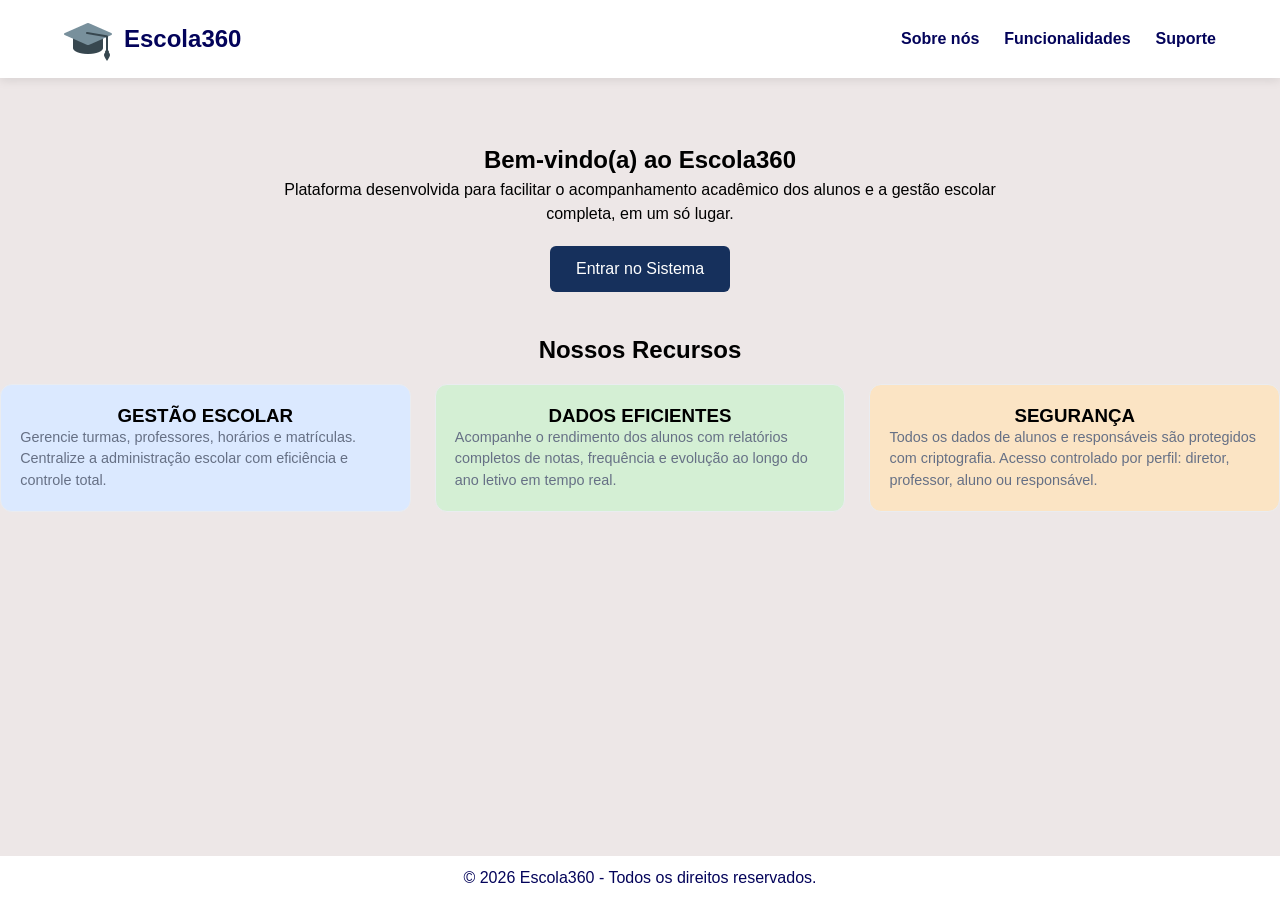
==== index.html @ a012486d "Update index.html" ====
<!DOCTYPE html>
<html lang="pt-br">

    <head>
        <meta charset="UTF-8">
        <meta name="viewport" content="width=device-width, initial-scale=1.0">
        <link rel="icon" type="image/x-icon" href="/img/favicon.ico">
        <link rel="stylesheet" type="text/css" href="/css/style.css">
        <title>Escola360 - Home</title>
    </head>

    <body>
        
        <header class="cabecalho">

            <div class="logo">

                <img src="/img/favicon.png" alt="Logo da Escola360">
                <span><a href="#home">Escola360</a></span>

            </div>
            
            <nav>
                <ul class="cabecalho-nav">
                    <li><a href="/paginas/sobre-nos.html">Sobre nós</a></li>
                    <li><a href="/paginas/funcionalidades.html">Funcionalidades</a></li>
                    <li><a href="/paginas/suporte.html">Suporte</a></li>
                </ul>
            </nav>

        </header>
        
        <main>
            <section class="home">
                <h1>Bem-vindo(a) ao <span>Escola360</span></h1>
                <p>
                    Plataforma desenvolvida para facilitar o acompanhamento acadêmico
                    dos alunos e a gestão escolar completa, em um só lugar.
                </p>
                <a href="/paginas/login.html" class="botao">Entrar no Sistema</a>
            </section>
            
            <section class="funcionalidades-recursos">
                <h2 style="text-align: center; position: relative; top: -20px;">Nossos Recursos</h2>
            
                <div class="cards">
                    <article class="card azul">
                        <h3 style="text-align: center;">GESTÃO ESCOLAR</h3>
                        <p>
                            Gerencie turmas, professores, horários e matrículas. 
                            Centralize a administração escolar com eficiência e controle total.
                        </p>
                    </article>
                
                    <article class="card verde">
                        <h3 style="text-align: center;">DADOS EFICIENTES</h3>
                        <p>
                            Acompanhe o rendimento dos alunos com relatórios completos de notas, 
                            frequência e evolução ao longo do ano letivo em tempo real.
                        </p>
                    </article>
                
                    <article class="card laranja">
                        <h3 style="text-align: center;">SEGURANÇA</h3>
                        <p>
                            Todos os dados de alunos e responsáveis são protegidos com criptografia. 
                            Acesso controlado por perfil: diretor, professor, aluno ou responsável.
                        </p>
                    </article>
                </div>
            </section>
        </main>

        <footer class = "rodape">
            <p>&copy; 2026 Escola360 - Todos os direitos reservados.</p>

        </footer>

    </body>

</html>
---- css/style.css ----
/* ====== CONFIGURAÇÕES GERAIS DAS PÁGINAS ====== */

* {
  margin: 0;
  padding: 0;
  box-sizing: border-box;
  font-family: Inter, Arial, Helvetica, sans-serif;
}

body {
  background-color: rgba(235, 228, 228, 0.877);
  flex-direction: column;
  min-height: 100vh;
}

footer {
  background-color: white;
  color: rgb(3, 3, 90);
  padding: 0.8rem;
  text-align: center;
  border-top: 1px solid rgba(235, 228, 228, 0.877);;
  margin-top: auto;
}


/* ====== CABEÇALHO ====== */
.cabecalho {
    background-color: white;
    color: rgba(235, 228, 228, 0.877);
    padding: 15px 5%;
    display: flex;
    justify-content: space-between;
    align-items: center;
    position: sticky;
    top: 0;
    z-index: 1000;
    box-shadow: 0 2px 10px rgba(0, 0, 0, 0.1);
}

/* Configurações dos links do Menu NAV*/
.cabecalho a:link {
    color:rgb(3, 3, 90);
    text-decoration: none; 
}

.cabecalho a:visited{
    color: rgb(3, 3, 90);
}

.cabecalho a:hover{
    color: darkblue;
    text-decoration: underline;
}

.cabecalho a:active{
    color: violet;
}
/* Configurações do logo */
.logo{
    
    color: rgb(3, 3, 90);
    font-size: 1.5rem;
    font-weight: bold;
    display: flex;
    justify-content: space-between;
    align-items: center;
    gap: 12px;
}


/* Menu de Navegação */
.cabecalho-nav{
    list-style: none;
    font-size: 1rem;
    display: flex;
    gap: 25px;
    font-weight: bold;
    text-decoration: none;
}

/* ===== CONTEÚDO PRINCIPAL (MAIN & SECTIONS - HOME) ===== */

body {
  display: flex;
  
  min-height: 100vh;
}

main{
  flex: 1;
}


.botao {
  display: inline-block;
  background-color: #16305c;
  color: #fff;
  text-decoration: none;
  padding: 0.7rem 1.6rem;
  border-radius: 6px;
  margin-top: 20px;
}

/* ===== FUNCIONALIDADES ===== */
.funcionalidades {
  position: relative;
  max-width: 1000px;
  margin: 0 auto;
  padding: 4rem 2rem;
}

.home {
  text-align: center;
  padding: 4rem 2rem;
  max-width: 800px;
  margin: 0 auto;
  line-height: 1.5;
}

.icone-home {
  position: absolute;
  top: 2rem;
  right: 2rem;
  font-size: 1.6rem;
  text-decoration: none;
}

.rotulo {
  color: #1e5bd6;
  font-size: 0.85rem;
  font-weight: bold;
  letter-spacing: 1px;
}

.funcionalidades h1 {
  font-size: 2.5rem;
  margin: 0.5rem 0 1rem;
}

.subtitulo {
  color: #667085;
  margin-bottom: 3rem;
}

/* Cards */
.cards {
  display: flex;
  gap: 1.5rem;
  flex-wrap: wrap;
}

.card {
  flex: 1;
  min-width: 260px;
  border: 1px solid #eaecf0;
  border-radius: 12px;
  padding: 1.2rem;
}

.card h2 {
  font-size: 1.15rem;
  margin: 1rem 0 0.5rem;
}

.card p {
  color: #667085;
  font-size: 0.9rem;
  line-height: 1.5;
}

.thumb {
  height: 150px;
  border-radius: 10px;
}

.verde   { background-color: #d4efd4; }
.azul    { background-color: #dbe9ff; }
.laranja { background-color: #fbe4c4; }


/* ====== FORMULÁRIO DE LOGIN ====== */

.login-section {
    display: flex;
    justify-content: center;
    align-items: center;
    min-height: 70vh; 
    padding: 20px;
}


.login-card {
    background-color: white;
    padding: 30px;
    border-radius: 10px; 
    width: 100%;
    max-width: 380px;
    box-shadow: 0 4px 10px rgba(0, 0, 0, 0.1);
}
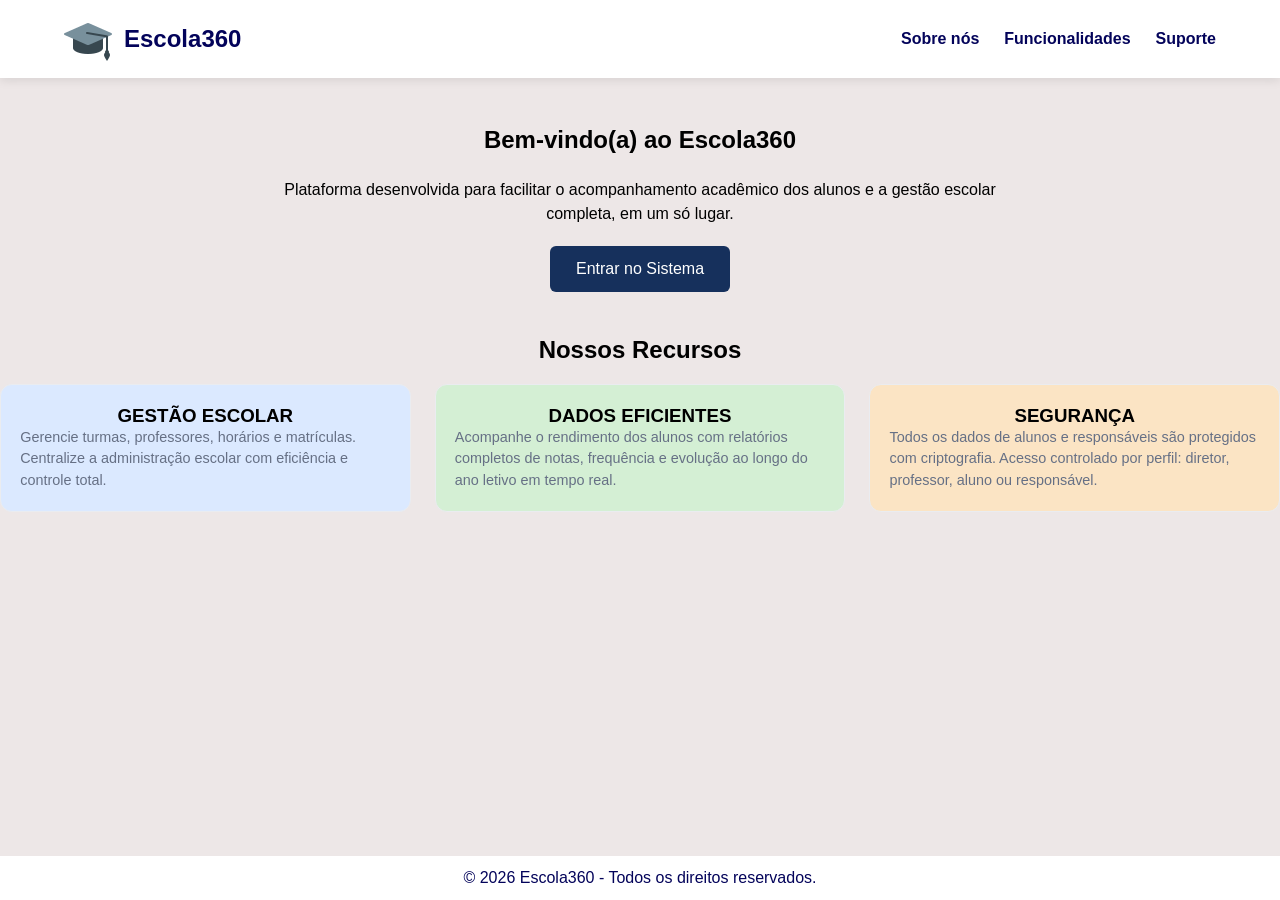
==== commit 418b497f: "Update index.html" ====
--- a/index.html
+++ b/index.html
@@ -32,7 +32,7 @@
         
         <main>
             <section class="home">
-                <h1>Bem-vindo(a) ao <span>Escola360</span></h1>
+                <h1 style="position: relative; top: -20px";>Bem-vindo(a) ao <span>Escola360</span></h1>
                 <p>
                     Plataforma desenvolvida para facilitar o acompanhamento acadêmico
                     dos alunos e a gestão escolar completa, em um só lugar.
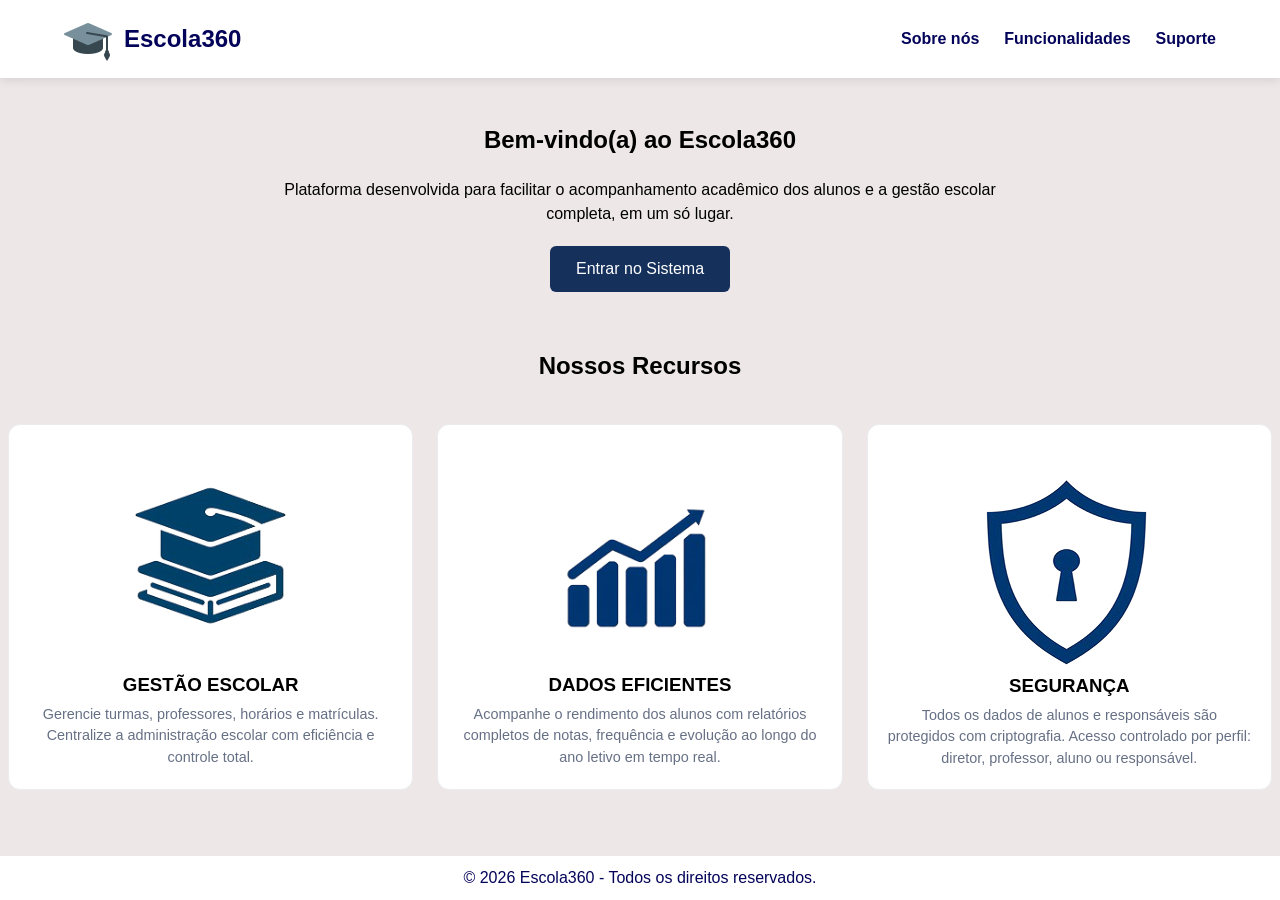
==== commit 6fcda5eb: "Merge branch 'main' into versãoalternativa-cardsbrancos" ====
--- a/index.html
+++ b/index.html
@@ -44,24 +44,27 @@
                 <h2 style="text-align: center; position: relative; top: -20px;">Nossos Recursos</h2>
             
                 <div class="cards">
-                    <article class="card azul">
-                        <h3 style="text-align: center;">GESTÃO ESCOLAR</h3>
+                    <article class="card">
+                        <img src="/img/Image.png" alt="" class="image">
+                        <h3 class="titulo-cards">GESTÃO ESCOLAR</h3>
                         <p>
                             Gerencie turmas, professores, horários e matrículas. 
                             Centralize a administração escolar com eficiência e controle total.
                         </p>
                     </article>
                 
-                    <article class="card verde">
-                        <h3 style="text-align: center;">DADOS EFICIENTES</h3>
+                    <article class="card">
+                        <img src="/img/Image2.png" alt="" class="image">
+                        <h3 class="titulo-cards">DADOS EFICIENTES</h3>
                         <p>
                             Acompanhe o rendimento dos alunos com relatórios completos de notas, 
                             frequência e evolução ao longo do ano letivo em tempo real.
                         </p>
                     </article>
                 
-                    <article class="card laranja">
-                        <h3 style="text-align: center;">SEGURANÇA</h3>
+                    <article class="card">
+                        <img src="/img/Image3.png" alt="" class="Image">
+                        <h3 class="titulo-cards">SEGURANÇA</h3>
                         <p>
                             Todos os dados de alunos e responsáveis são protegidos com criptografia. 
                             Acesso controlado por perfil: diretor, professor, aluno ou responsável.
--- a/css/style.css
+++ b/css/style.css
@@ -90,7 +90,6 @@
 main{
   flex: 1;
 }
-
 
 .botao {
   display: inline-block;
@@ -143,19 +142,27 @@
   margin-bottom: 3rem;
 }
 
-/* Cards */
+/* Cards - Area Alterada*/
 .cards {
   display: flex;
   gap: 1.5rem;
   flex-wrap: wrap;
+  justify-content: center;
+  text-align: center;
+  margin-bottom: 0.5rem;
+  padding: 0.5rem;
 }
 
 .card {
-  flex: 1;
-  min-width: 260px;
+  flex: 1 1 25rem;
+  min-width: 25rem;
   border: 1px solid #eaecf0;
   border-radius: 12px;
   padding: 1.2rem;
+  display: flex;
+  flex-direction: column;
+  align-items: center; 
+  background-color: #ffffff;
 }
 
 .card h2 {
@@ -169,14 +176,27 @@
   line-height: 1.5;
 }
 
+.image {
+  width: 100%;           
+  max-width: 25rem;      
+  height: auto;          
+  object-fit: cover;
+  margin-bottom: 0.5rem;
+}
+
+.titulo-cards {
+  margin-bottom: 0.5rem;
+}
+
+.funcionalidades-recursos h2 {
+  padding: 1rem;
+  text-align: center;
+}
+
 .thumb {
   height: 150px;
   border-radius: 10px;
 }
-
-.verde   { background-color: #d4efd4; }
-.azul    { background-color: #dbe9ff; }
-.laranja { background-color: #fbe4c4; }
 
 
 /* ====== FORMULÁRIO DE LOGIN ====== */
@@ -198,3 +218,54 @@
     max-width: 380px;
     box-shadow: 0 4px 10px rgba(0, 0, 0, 0.1);
 }
+
+/* Media Queries - Responsividade (Apenas Cards)*/
+
+/* TABLETS E TELAS MÉDIAS (Até 768px) */
+@media (max-width: 768px) {
+  
+  /* Cards /*
+  /* Reduz o tamanho dos títulos principais */
+  .funcionalidades h1 {
+    font-size: 2rem;
+  }
+
+  /* Ajusta o espaçamento interno das seções principais */
+  .funcionalidades, .home {
+    padding: 2.5rem 1rem;
+  }
+
+  .funcionalidades-recursos {
+    text-align: center;
+  }
+  
+  .cards {
+    min-width: 100%;
+    padding: 1rem;
+  }
+}
+
+/* CELULARES E DISPOSITIVOS MÓVEIS (Até 480px) */
+@media (max-width: 480px) {
+
+  
+  /* Cards /*   
+  /* Reduz ainda mais o tamanho do título principal em celulares */
+  .funcionalidades h1 {
+    font-size: 1.6rem;
+  }
+
+  .funcionalidades-recursos {
+    text-align: center;
+  }
+
+  .cards {
+    padding: 1rem;
+  }
+
+  .titulo-cards {
+    margin-bottom: 0.5rem;
+  }
+  
+ 
+}
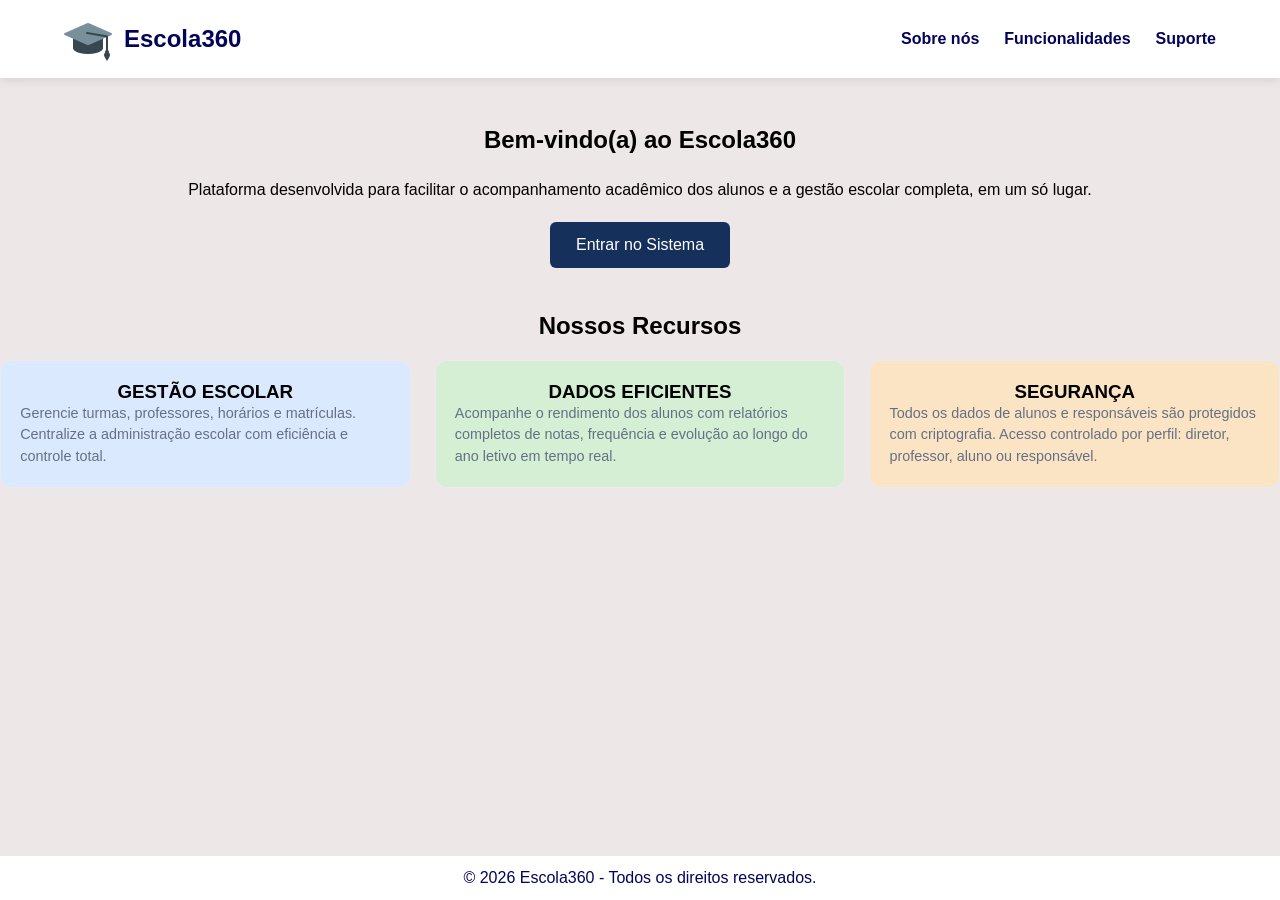
==== commit a607281a: "update style.css. Correção de de erros Atualização do arquivo style.css para corrigir alguns erros d" ====
--- a/index.html
+++ b/index.html
@@ -32,7 +32,7 @@
         
         <main>
             <section class="home">
-                <h1 style="position: relative; top: -20px";>Bem-vindo(a) ao <span>Escola360</span></h1>
+                <h1 style="position: relative; top: -20px;">Bem-vindo(a) ao <span>Escola360</span></h1>
                 <p>
                     Plataforma desenvolvida para facilitar o acompanhamento acadêmico
                     dos alunos e a gestão escolar completa, em um só lugar.
@@ -44,27 +44,24 @@
                 <h2 style="text-align: center; position: relative; top: -20px;">Nossos Recursos</h2>
             
                 <div class="cards">
-                    <article class="card">
-                        <img src="/img/Image.png" alt="" class="image">
-                        <h3 class="titulo-cards">GESTÃO ESCOLAR</h3>
+                    <article class="card azul">
+                        <h3 style="text-align: center;">GESTÃO ESCOLAR</h3>
                         <p>
                             Gerencie turmas, professores, horários e matrículas. 
                             Centralize a administração escolar com eficiência e controle total.
                         </p>
                     </article>
                 
-                    <article class="card">
-                        <img src="/img/Image2.png" alt="" class="image">
-                        <h3 class="titulo-cards">DADOS EFICIENTES</h3>
+                    <article class="card verde">
+                        <h3 style="text-align: center;">DADOS EFICIENTES</h3>
                         <p>
                             Acompanhe o rendimento dos alunos com relatórios completos de notas, 
                             frequência e evolução ao longo do ano letivo em tempo real.
                         </p>
                     </article>
                 
-                    <article class="card">
-                        <img src="/img/Image3.png" alt="" class="Image">
-                        <h3 class="titulo-cards">SEGURANÇA</h3>
+                    <article class="card laranja">
+                        <h3 style="text-align: center;">SEGURANÇA</h3>
                         <p>
                             Todos os dados de alunos e responsáveis são protegidos com criptografia. 
                             Acesso controlado por perfil: diretor, professor, aluno ou responsável.
--- a/css/style.css
+++ b/css/style.css
@@ -23,6 +23,10 @@
   margin-top: auto;
 }
 
+img {
+  max-width: 100%;
+  height: auto;
+}
 
 /* ====== CABEÇALHO ====== */
 .cabecalho {
@@ -38,6 +42,21 @@
     box-shadow: 0 2px 10px rgba(0, 0, 0, 0.1);
 }
 
+@media (max-width: 768px) {
+  .cabecalho {
+    flex-direction: column;   
+    gap: 15px;               
+    padding: 15px 20px;      
+  }
+
+  .cabecalho nav, .cabecalho ul { 
+    display: flex;
+    flex-wrap: wrap;         
+    justify-content: center; 
+    gap: 15px;               
+  }
+}
+
 /* Configurações dos links do Menu NAV*/
 .cabecalho a:link {
     color:rgb(3, 3, 90);
@@ -90,6 +109,7 @@
 main{
   flex: 1;
 }
+
 
 .botao {
   display: inline-block;
@@ -104,7 +124,7 @@
 /* ===== FUNCIONALIDADES ===== */
 .funcionalidades {
   position: relative;
-  max-width: 1000px;
+  max-width: 100%;
   margin: 0 auto;
   padding: 4rem 2rem;
 }
@@ -112,7 +132,7 @@
 .home {
   text-align: center;
   padding: 4rem 2rem;
-  max-width: 800px;
+  max-width: 100%;
   margin: 0 auto;
   line-height: 1.5;
 }
@@ -142,27 +162,19 @@
   margin-bottom: 3rem;
 }
 
-/* Cards - Area Alterada*/
+/* Cards */
 .cards {
   display: flex;
   gap: 1.5rem;
   flex-wrap: wrap;
-  justify-content: center;
-  text-align: center;
-  margin-bottom: 0.5rem;
-  padding: 0.5rem;
 }
 
 .card {
-  flex: 1 1 25rem;
-  min-width: 25rem;
+  flex: 1;
+  min-width: 260px;
   border: 1px solid #eaecf0;
   border-radius: 12px;
   padding: 1.2rem;
-  display: flex;
-  flex-direction: column;
-  align-items: center; 
-  background-color: #ffffff;
 }
 
 .card h2 {
@@ -176,27 +188,14 @@
   line-height: 1.5;
 }
 
-.image {
-  width: 100%;           
-  max-width: 25rem;      
-  height: auto;          
-  object-fit: cover;
-  margin-bottom: 0.5rem;
-}
-
-.titulo-cards {
-  margin-bottom: 0.5rem;
-}
-
-.funcionalidades-recursos h2 {
-  padding: 1rem;
-  text-align: center;
-}
-
 .thumb {
   height: 150px;
   border-radius: 10px;
 }
+
+.verde   { background-color: #d4efd4; }
+.azul    { background-color: #dbe9ff; }
+.laranja { background-color: #fbe4c4; }
 
 
 /* ====== FORMULÁRIO DE LOGIN ====== */
@@ -213,59 +212,66 @@
 .login-card {
     background-color: white;
     padding: 30px;
+    padding-top: 50px;
     border-radius: 10px; 
     width: 100%;
     max-width: 380px;
     box-shadow: 0 4px 10px rgba(0, 0, 0, 0.1);
 }
 
-/* Media Queries - Responsividade (Apenas Cards)*/
-
-/* TABLETS E TELAS MÉDIAS (Até 768px) */
-@media (max-width: 768px) {
-  
-  /* Cards /*
-  /* Reduz o tamanho dos títulos principais */
-  .funcionalidades h1 {
-    font-size: 2rem;
-  }
-
-  /* Ajusta o espaçamento interno das seções principais */
-  .funcionalidades, .home {
-    padding: 2.5rem 1rem;
-  }
-
-  .funcionalidades-recursos {
+.entrar button{  
+  display: block;     
+  background-color: #16305c;
+  padding: 10px;
+  border-radius: 10px;
+  font-size: medium;
+  color: #ffffff;
+  border: #ffffff;
+  cursor: pointer;
+  margin: 0 auto;
+}
+
+.esqueceu-senha {
+  display: flex; 
+  justify-content: space-between; 
+  align-items: center; 
+  margin-bottom: 10px;
+}
+
+.campo-input {
+  display: block;
+  width: 100%;
+  height: 30px;
+  box-sizing: border-box;
+  padding: 0 12px;
+  margin-top: 5px;
+}
+
+.grupo-campo {
+  display: flex;
+  flex-direction: column;
+  align-items: flex-start;
+  width: 100%;
+  margin-bottom: 15px;
+}
+
+/* Pagina - Sobre Nós */
+
+.image-sobre-nos {
+    width: 100%;
+    max-height: 400px;
+    object-fit: cover;
+}
+
+.titulo-sobre-nos {
+    color: rgb(3, 3, 90);
     text-align: center;
-  }
-  
-  .cards {
-    min-width: 100%;
-    padding: 1rem;
-  }
-}
-
-/* CELULARES E DISPOSITIVOS MÓVEIS (Até 480px) */
-@media (max-width: 480px) {
-
-  
-  /* Cards /*   
-  /* Reduz ainda mais o tamanho do título principal em celulares */
-  .funcionalidades h1 {
-    font-size: 1.6rem;
-  }
-
-  .funcionalidades-recursos {
-    text-align: center;
-  }
-
-  .cards {
-    padding: 1rem;
-  }
-
-  .titulo-cards {
+    padding: 0.5rem;
+    margin-top: 1rem;
+}
+
+.texto-sobre-nos {
+    text-align: justify;
+    padding: 0.8rem;
     margin-bottom: 0.5rem;
-  }
-  
- 
-}
+}
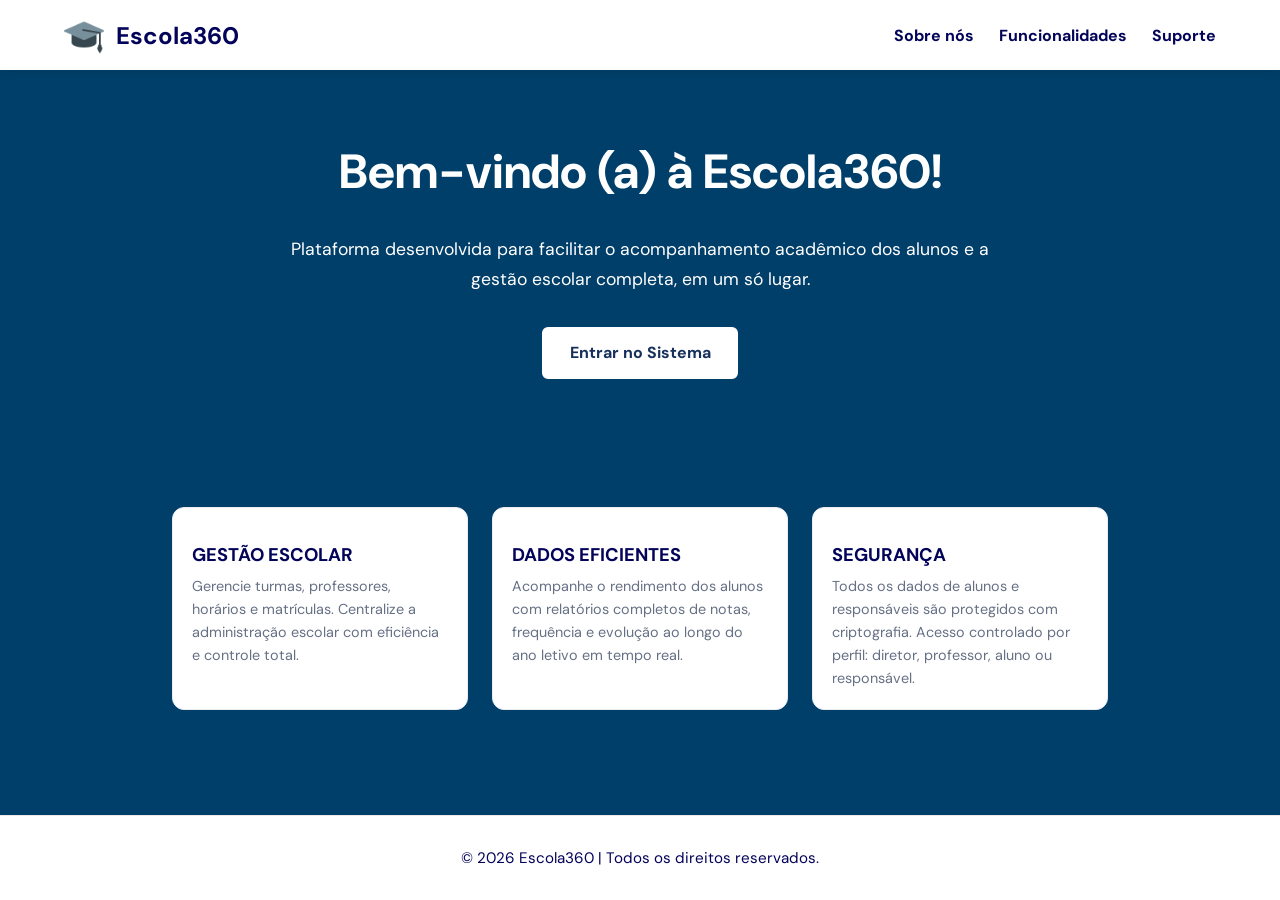
==== commit 1226bb53: "Update: fonte DM Sans, cores do fundo, títulos e botão , e ajustes na seção Funcionalidades." ====
--- a/index.html
+++ b/index.html
@@ -1,81 +1,92 @@
 <!DOCTYPE html>
 <html lang="pt-br">
 
-    <head>
-        <meta charset="UTF-8">
-        <meta name="viewport" content="width=device-width, initial-scale=1.0">
-        <link rel="icon" type="image/x-icon" href="/img/favicon.ico">
-        <link rel="stylesheet" type="text/css" href="/css/style.css">
-        <title>Escola360 - Home</title>
-    </head>
+<head>
+    <meta charset="UTF-8">
+    <meta name="viewport" content="width=device-width, initial-scale=1.0">
+    <meta name="description" content="Escola360 - Plataforma de gestão escolar e acompanhamento acadêmico">
+    <link rel="icon" type="image/x-icon" href="/img/favicon.ico">
+    <link rel="preconnect" href="https://fonts.googleapis.com">
+    <link rel="preconnect" href="https://fonts.gstatic.com" crossorigin>
+    <link href="https://fonts.googleapis.com/css2?family=DM+Sans:ital,opsz,wght@0,9..40,100..1000;1,9..40,100..1000&display=swap" rel="stylesheet">
+    <link rel="stylesheet" type="text/css" href="/css/style.css">
+    <title>Escola360</title>
+</head>
 
-    <body>
+<body>
+    
+    <header class="cabecalho">
+        <div class="logo">
+            <img src="/img/favicon.png" alt="Logo da Escola360" width="40" height="40">
+            <a href="/">Escola360</a>
+        </div>
         
-        <header class="cabecalho">
+        <!-- Botão hamburger para mobile -->
+        <button class="menu-toggle" aria-label="Abrir menu" aria-expanded="false" aria-controls="nav-menu">
+            ☰
+        </button>
 
-            <div class="logo">
+        <!-- Menu de navegação -->
+        <nav>
+            <ul class="cabecalho-nav" id="nav-menu">
+                <li><a href="/paginas/sobre-nos.html">Sobre nós</a></li>
+                <li><a href="/paginas/funcionalidades.html">Funcionalidades</a></li>
+                <li><a href="/paginas/suporte.html">Suporte</a></li>
+            </ul>
+        </nav>
+    </header>
+    
+    <main>
+        <!-- Seção Home -->
+        <section class="home" id="home">
+            <h1>Bem-vindo (a) à <span>Escola360!</span></h1>
+            <p>
+                Plataforma desenvolvida para facilitar o acompanhamento acadêmico
+                dos alunos e a gestão escolar completa, em um só lugar.
+            </p>
+            <a href="/paginas/login.html" class="botao">Entrar no Sistema</a>
+        </section>
+        
+        <!-- Seção de Funcionalidades -->
+        <section class="funcionalidades">
+        
+            <div class="cards">
+                <article class="card azul">
+                    <h3>GESTÃO ESCOLAR</h3>
+                    <p>
+                        Gerencie turmas, professores, horários e matrículas. 
+                        Centralize a administração escolar com eficiência e controle total.
+                    </p>
+                </article>
+            
+                <article class="card verde">
+                    <h3>DADOS EFICIENTES</h3>
+                    <p>
+                        Acompanhe o rendimento dos alunos com relatórios completos de notas, 
+                        frequência e evolução ao longo do ano letivo em tempo real.
+                    </p>
+                </article>
+            
+                <article class="card laranja">
+                    <h3>SEGURANÇA</h3>
+                    <p>
+                        Todos os dados de alunos e responsáveis são protegidos com criptografia. 
+                        Acesso controlado por perfil: diretor, professor, aluno ou responsável.
+                    </p>
+                </article>
+            </div>
+        </section>
+    </main>
 
-                <img src="/img/favicon.png" alt="Logo da Escola360">
-                <span><a href="#home">Escola360</a></span>
+    <footer class="rodape">
+        <p>&copy; 2026 Escola360 | Todos os direitos reservados.</p>
+    </footer>
 
-            </div>
-            
-            <nav>
-                <ul class="cabecalho-nav">
-                    <li><a href="/paginas/sobre-nos.html">Sobre nós</a></li>
-                    <li><a href="/paginas/funcionalidades.html">Funcionalidades</a></li>
-                    <li><a href="/paginas/suporte.html">Suporte</a></li>
-                </ul>
-            </nav>
+    <!-- Importar script externo -->
+    <script src="/js/script.js"></script>
+</body>
+</html>
 
-        </header>
-        
-        <main>
-            <section class="home">
-                <h1 style="position: relative; top: -20px;">Bem-vindo(a) ao <span>Escola360</span></h1>
-                <p>
-                    Plataforma desenvolvida para facilitar o acompanhamento acadêmico
-                    dos alunos e a gestão escolar completa, em um só lugar.
-                </p>
-                <a href="/paginas/login.html" class="botao">Entrar no Sistema</a>
-            </section>
-            
-            <section class="funcionalidades-recursos">
-                <h2 style="text-align: center; position: relative; top: -20px;">Nossos Recursos</h2>
-            
-                <div class="cards">
-                    <article class="card azul">
-                        <h3 style="text-align: center;">GESTÃO ESCOLAR</h3>
-                        <p>
-                            Gerencie turmas, professores, horários e matrículas. 
-                            Centralize a administração escolar com eficiência e controle total.
-                        </p>
-                    </article>
-                
-                    <article class="card verde">
-                        <h3 style="text-align: center;">DADOS EFICIENTES</h3>
-                        <p>
-                            Acompanhe o rendimento dos alunos com relatórios completos de notas, 
-                            frequência e evolução ao longo do ano letivo em tempo real.
-                        </p>
-                    </article>
-                
-                    <article class="card laranja">
-                        <h3 style="text-align: center;">SEGURANÇA</h3>
-                        <p>
-                            Todos os dados de alunos e responsáveis são protegidos com criptografia. 
-                            Acesso controlado por perfil: diretor, professor, aluno ou responsável.
-                        </p>
-                    </article>
-                </div>
-            </section>
-        </main>
-
-        <footer class = "rodape">
-            <p>&copy; 2026 Escola360 - Todos os direitos reservados.</p>
-
-        </footer>
-
-    </body>
+</body>
 
 </html>
--- a/css/style.css
+++ b/css/style.css
@@ -1,17 +1,29 @@
-
-/* ====== CONFIGURAÇÕES GERAIS DAS PÁGINAS ====== */
+@import url('https://fonts.googleapis.com/css2?family=DM+Sans:ital,opsz,wght@0,9..40,100..1000;1,9..40,100..1000&display=swap');
+/* -- CONFIGURAÇÕES GERAIS DAS PÁGINAS --*/
 
 * {
   margin: 0;
   padding: 0;
   box-sizing: border-box;
-  font-family: Inter, Arial, Helvetica, sans-serif;
+  font-family: 'DM Sans', Arial, Helvetica, sans-serif;
 }
 
 body {
-  background-color: rgba(235, 228, 228, 0.877);
+  background-color: #003f69;
+  display: flex;
   flex-direction: column;
   min-height: 100vh;
+}
+
+main {
+  flex: 1;
+}
+
+/* --- imagens responsivas --- */
+img {
+  max-width: 100%;
+  height: auto;
+  display: block;
 }
 
 footer {
@@ -21,11 +33,6 @@
   text-align: center;
   border-top: 1px solid rgba(235, 228, 228, 0.877);;
   margin-top: auto;
-}
-
-img {
-  max-width: 100%;
-  height: auto;
 }
 
 /* ====== CABEÇALHO ====== */
@@ -44,8 +51,6 @@
 
 @media (max-width: 768px) {
   .cabecalho {
-    flex-direction: column;   
-    gap: 15px;               
     padding: 15px 20px;      
   }
 
@@ -75,66 +80,106 @@
 .cabecalho a:active{
     color: violet;
 }
+
 /* Configurações do logo */
-.logo{
-    
-    color: rgb(3, 3, 90);
-    font-size: 1.5rem;
-    font-weight: bold;
-    display: flex;
-    justify-content: space-between;
-    align-items: center;
-    gap: 12px;
-}
-
+.logo {
+  color: rgb(3, 3, 90);
+  font-size: clamp(1.25rem, 3vw, 1.5rem);
+  font-weight: bold;
+  display: flex;
+  justify-content: space-between;
+  align-items: center;
+  gap: 12px;
+}
+
+.logo img {
+  max-width: 40px;
+  height: auto;
+  width: auto;
+}
 
 /* Menu de Navegação */
-.cabecalho-nav{
-    list-style: none;
-    font-size: 1rem;
-    display: flex;
-    gap: 25px;
-    font-weight: bold;
-    text-decoration: none;
-}
-
-/* ===== CONTEÚDO PRINCIPAL (MAIN & SECTIONS - HOME) ===== */
-
-body {
+.cabecalho-nav {
+  list-style: none;
+  font-size: clamp(0.9rem, 2vw, 1rem);
   display: flex;
-  
-  min-height: 100vh;
-}
-
-main{
-  flex: 1;
-}
-
+  gap: clamp(15px, 5vw, 25px);
+  font-weight: bold;
+  text-decoration: none;
+}
+
+a {
+  text-decoration: none;
+}
+
+/* Botão para abrir menu mobile */
+.menu-toggle {
+  display: none;
+  background: none;
+  border: none;
+  cursor: pointer;
+  font-size: 1.5rem;
+  color: rgb(3, 3, 90);
+  z-index: 1001;
+}
+
+/* ===== CONTEÚDO PRINCIPAL ===== */
 
 .botao {
   display: inline-block;
-  background-color: #16305c;
-  color: #fff;
+  background-color: white;
+  color: #16305c;
   text-decoration: none;
-  padding: 0.7rem 1.6rem;
+  padding: clamp(0.6rem, 2vw, 0.7rem) clamp(1.2rem, 3vw, 1.6rem);
   border-radius: 6px;
-  margin-top: 20px;
-}
-
-/* ===== FUNCIONALIDADES ===== */
+  font-size: clamp(0.9rem, 2vw, 1rem);
+  transition: all 0.2s ease;
+  border: 2px solid white;
+  font-weight: bold;
+}
+
+.botao:hover {
+  background-color: white;
+  border-color: white;
+  transform: translateY(-2px);
+}
+
+.botao:focus {
+  outline: 2px solid #16305c;
+  outline-offset: 2px;
+}
+
+
+/* ===== HOME ===== */
 .funcionalidades {
   position: relative;
-  max-width: 100%;
+  max-width: 1000px;
   margin: 0 auto;
-  padding: 4rem 2rem;
+  padding: clamp(2rem, 5vw, 4rem) clamp(1rem, 5vw, 2rem);
 }
 
 .home {
   text-align: center;
-  padding: 4rem 2rem;
-  max-width: 100%;
+  padding: clamp(2rem, 5vw, 4rem) clamp(1rem, 5vw, 2rem);
+  max-width: 800px;
   margin: 0 auto;
-  line-height: 1.5;
+  line-height: 1.6;
+}
+
+.home h1 {
+  font-size: clamp(1.8rem, 6vw, 3rem);
+  margin-bottom: clamp(1rem, 3vw, 1.5rem);
+  font-weight: bold;
+  font-family: 'DM Sans', sans-serif;
+  color: white;
+}
+
+
+.home p {
+  font-size: clamp(1rem, 2.5vw, 1.1rem);
+  margin-bottom: clamp(1.5rem, 3vw, 2rem);
+  color: white;
+  line-height: 1.7;
 }
 
 .icone-home {
@@ -146,46 +191,58 @@
 }
 
 .rotulo {
-  color: #1e5bd6;
+  color:  #cbdbf0;
   font-size: 0.85rem;
   font-weight: bold;
   letter-spacing: 1px;
 }
 
-.funcionalidades h1 {
-  font-size: 2.5rem;
-  margin: 0.5rem 0 1rem;
+.funcionalidades h2 {
+  font-size: clamp(1.5rem, 5vw, 2.5rem);
+  margin: clamp(1rem, 3vw, 2rem) 0;
+  font-weight: bold;
+  color: white;
 }
 
 .subtitulo {
-  color: #667085;
+  color: #cbdbfc;
   margin-bottom: 3rem;
+  font-size: clamp(0.95rem, 2vw, 1rem);
 }
 
 /* Cards */
 .cards {
   display: flex;
-  gap: 1.5rem;
+  gap: clamp(1rem, 3vw, 1.5rem);
   flex-wrap: wrap;
 }
 
 .card {
   flex: 1;
+  background-color: #fff;
   min-width: 260px;
   border: 1px solid #eaecf0;
   border-radius: 12px;
-  padding: 1.2rem;
-}
-
-.card h2 {
-  font-size: 1.15rem;
-  margin: 1rem 0 0.5rem;
+  padding: clamp(1rem, 3vw, 1.2rem);
+  transition: all 0.3s ease;
+}
+
+.card:hover {
+  transform: translateY(-5px);
+  box-shadow: 0 10px 20px rgba(0, 0, 0, 0.1);
+}
+
+.card h3 {
+  font-size: clamp(1rem, 2.5vw, 1.15rem);
+  margin: clamp(0.8rem, 2vw, 1rem) 0 0.5rem;
+  font-weight: bold;
+  color: rgb(3, 3, 90);
 }
 
 .card p {
   color: #667085;
-  font-size: 0.9rem;
-  line-height: 1.5;
+  font-size: clamp(0.85rem, 2vw, 0.9rem);
+  line-height: 1.6;
 }
 
 .thumb {
@@ -193,10 +250,9 @@
   border-radius: 10px;
 }
 
-.verde   { background-color: #d4efd4; }
-.azul    { background-color: #dbe9ff; }
-.laranja { background-color: #fbe4c4; }
-
+.verde   { background-color: white; }
+.azul    { background-color: white; }
+.laranja { background-color: white; }
 
 /* ====== FORMULÁRIO DE LOGIN ====== */
 
@@ -264,7 +320,7 @@
 }
 
 .titulo-sobre-nos {
-    color: rgb(3, 3, 90);
+    color: white;
     text-align: center;
     padding: 0.5rem;
     margin-top: 1rem;
@@ -275,3 +331,223 @@
     padding: 0.8rem;
     margin-bottom: 0.5rem;
 }
+
+/*  RODAPÉ  */
+footer {
+  background-color: white;
+  color: rgb(3, 3, 90);
+  padding: clamp(1rem, 3vw, 2rem);
+  text-align: center;
+  border-top: 1px solid rgba(235, 228, 228, 0.877);
+  margin-top: auto;
+  font-size: clamp(0.85rem, 2vw, 0.95rem);
+}
+
+/* ====== FUNCIONALIDADES SEÇÃO - H2 ====== */
+.funcionalidades-recursos {
+  padding: clamp(2rem, 5vw, 4rem) clamp(1rem, 5vw, 2rem);
+  max-width: 1200px;
+  margin: 0 auto;
+  width: 100%;
+}
+
+.funcionalidades-recursos h2 {
+  font-size: clamp(1.8rem, 5vw, 2.5rem);
+  margin-bottom: clamp(1.5rem, 3vw, 2rem);
+  text-align: center;
+  font-weight: bold;
+  color: rgb(3, 3, 90);
+}
+
+/*  MEDIA QUERIES - TABLET */
+@media (max-width: 768px) {
+  
+  /* Cabeçalho - Ajustes para tablet */
+  .cabecalho {
+    padding: 12px 3%;
+  }
+
+  .cabecalho-nav {
+    gap: clamp(12px, 4vw, 20px);
+  }
+
+  /* Menu começa a ficar apertado, deixar menos espaço */
+  .logo {
+    gap: 8px;
+  }
+
+  /* Home section */
+  .home {
+    padding: clamp(2rem, 4vw, 3rem) 1rem;
+  }
+
+  .home h1 {
+    font-size: clamp(1.5rem, 5vw, 2.2rem);
+  }
+
+  /* Cards em 2 colunas */
+  .cards {
+    grid-template-columns: repeat(2, 1fr);
+  }
+
+  /* Ajustar botões */
+  .botao {
+    font-size: 0.95rem;
+  }
+
+  /* Funcionalidades */
+  .funcionalidades {
+    padding: 2rem 1rem;
+  }
+}
+
+/*  MEDIA QUERIES - MOBILE */
+@media (max-width: 480px) {
+  
+  /* Menu hamburger fica visível */
+  .menu-toggle {
+    display: block;
+    margin-left: auto;
+  }
+
+  /* Menu nav fica oculto por padrão, em coluna quando aberto */
+  .cabecalho-nav {
+    position: absolute;
+    top: 100%;
+    left: 0;
+    right: 0;
+    background-color: white;
+    flex-direction: column;
+    gap: 0;
+    padding: 0;
+    border-bottom: 1px solid rgba(235, 228, 228, 0.877);
+    max-height: 0;
+    overflow: hidden;
+    transition: max-height 0.3s ease;
+    list-style: none;
+    width: 100%;
+    z-index: 999;
+  }
+
+  /* Quando menu está aberto */
+  .cabecalho-nav.ativa {
+    max-height: 500px;
+  }
+
+  .cabecalho-nav li {
+    border-bottom: 1px solid #eaecf0;
+  }
+
+  .cabecalho-nav li a {
+    display: block;
+    padding: 1rem;
+    color: rgb(3, 3, 90);
+  }
+
+  .cabecalho-nav li a:hover {
+    background-color: rgba(235, 228, 228, 0.877);
+  }
+
+  /* Cabeçalho - Mobile */
+  .cabecalho {
+    padding: 10px 3%;
+    flex-wrap: wrap;
+    width: 100%;
+  }
+
+  .logo {
+    gap: 8px;
+  }
+
+  .logo img {
+    max-width: 35px;
+  }
+
+  /* Home - Mobile */
+  .home {
+    padding: 2rem 1rem;
+    max-width: 100%;
+  }
+
+  .home h1 {
+    font-size: 1.6rem;
+    line-height: 1.3;
+  }
+
+  .home p {
+    font-size: 0.95rem;
+    margin-bottom: 1.5rem;
+  }
+
+  /* Botões - Full width */
+  .botao {
+    width: 100%;
+    padding: 0.7rem 1rem;
+    font-size: 0.95rem;
+    text-align: center;
+  }
+
+  /* Cards - Uma coluna */
+  .cards {
+    flex-direction: column;
+    gap: 1rem;
+  }
+
+  .card {
+    min-width: auto;
+    width: 100%;
+    padding: 1rem;
+  }
+
+  /* Funcionalidades heading */
+  .funcionalidades-recursos h2 {
+    font-size: 1.5rem;
+    margin-bottom: 1.5rem;
+  }
+
+  /* Funcionalidades - espaçamento */
+  .funcionalidades {
+    padding: 1.5rem 1rem;
+  }
+
+  /* Login card */
+  .login-card {
+    max-width: 100%;
+    padding: 1.5rem 1rem;
+    border-radius: 8px;
+  }
+
+  .login-section {
+    min-height: auto;
+    padding: 1rem;
+  }
+
+  /* Footer */
+  footer {
+    padding: 1rem;
+    font-size: 0.85rem;
+  }
+
+  /* Rodapé ajustes */
+  .rodape {
+    padding: 1rem;
+  }
+
+  /* Ícone home ajuste */
+  .icone-home {
+    position: static;
+    font-size: 1.2rem;
+    margin-top: 1rem;
+  }
+
+}
+
+/* ====== RESPOSTA A MOVIMENTO REDUZIDO (ACESSIBILIDADE) ====== */
+@media (prefers-reduced-motion: reduce) {
+  * {
+    animation-duration: 0.01ms !important;
+    animation-iteration-count: 1 !important;
+    transition-duration: 0.01ms !important;
+    scroll-behavior: auto !important;
+  }
+}
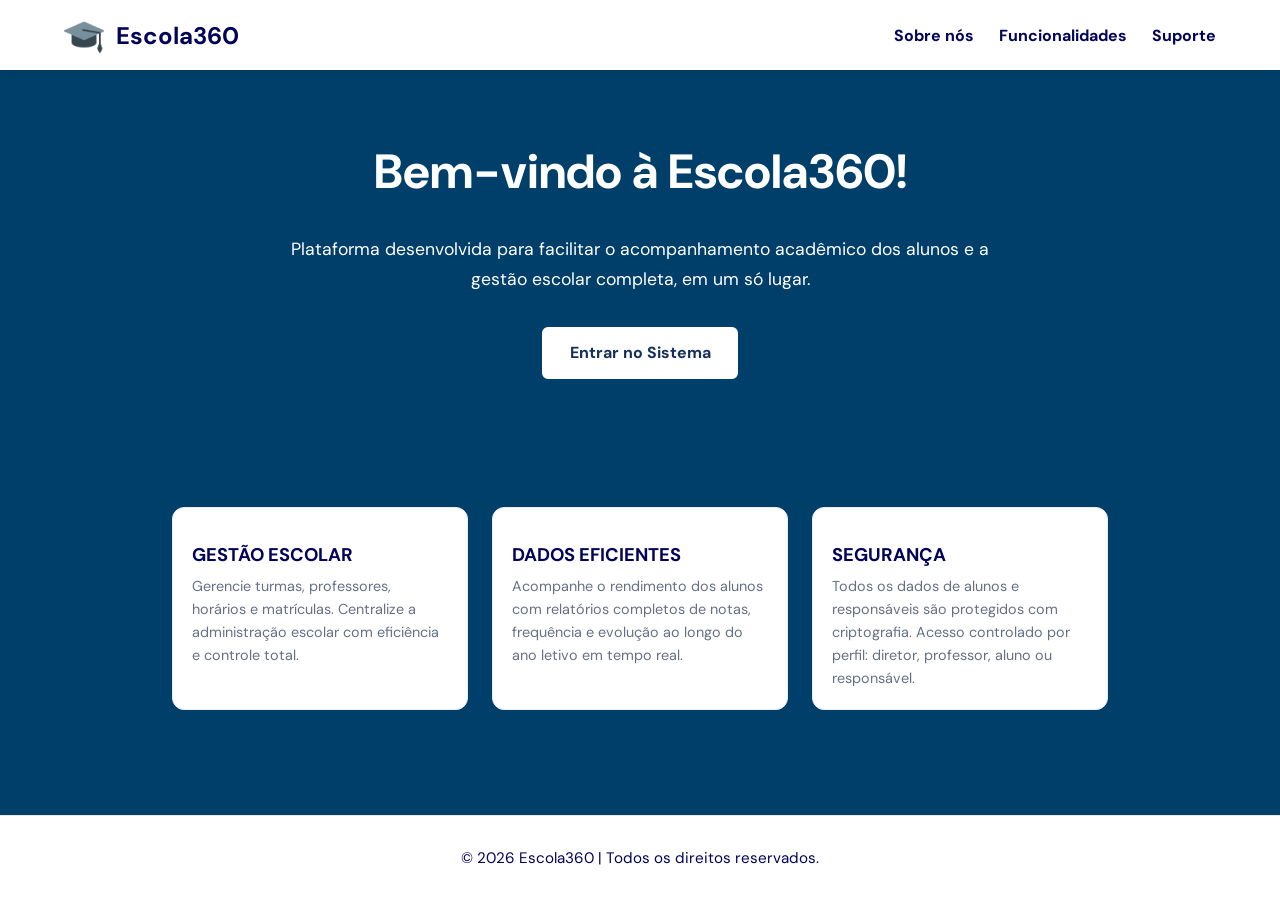
==== commit d5c0eee5: "update: seção sobre nós" ====
--- a/index.html
+++ b/index.html
@@ -5,11 +5,11 @@
     <meta charset="UTF-8">
     <meta name="viewport" content="width=device-width, initial-scale=1.0">
     <meta name="description" content="Escola360 - Plataforma de gestão escolar e acompanhamento acadêmico">
-    <link rel="icon" type="image/x-icon" href="/img/favicon.ico">
+    <link rel="icon" type="image/x-icon" href="img/favicon.ico">
     <link rel="preconnect" href="https://fonts.googleapis.com">
     <link rel="preconnect" href="https://fonts.gstatic.com" crossorigin>
     <link href="https://fonts.googleapis.com/css2?family=DM+Sans:ital,opsz,wght@0,9..40,100..1000;1,9..40,100..1000&display=swap" rel="stylesheet">
-    <link rel="stylesheet" type="text/css" href="/css/style.css">
+    <link rel="stylesheet" type="text/css" href="css/style.css">
     <title>Escola360</title>
 </head>
 
@@ -17,21 +17,22 @@
     
     <header class="cabecalho">
         <div class="logo">
-            <img src="/img/favicon.png" alt="Logo da Escola360" width="40" height="40">
-            <a href="/">Escola360</a>
+            <img src="img/favicon.png" alt="Logo da Escola360" width="40" height="40">
+            <a href="index.html">Escola360</a>
         </div>
         
-        <!-- Botão hamburger para mobile -->
-        <button class="menu-toggle" aria-label="Abrir menu" aria-expanded="false" aria-controls="nav-menu">
-            ☰
-        </button>
+        <!-- Checkbox invisível que guarda o estado do menu -->
+        <input type="checkbox" id="menu-check" class="menu-check">
+
+        <!-- Label funciona como o botão hambúrguer -->
+        <label for="menu-check" class="menu-toggle" aria-label="Abrir menu">☰</label>
 
         <!-- Menu de navegação -->
         <nav>
             <ul class="cabecalho-nav" id="nav-menu">
-                <li><a href="/paginas/sobre-nos.html">Sobre nós</a></li>
-                <li><a href="/paginas/funcionalidades.html">Funcionalidades</a></li>
-                <li><a href="/paginas/suporte.html">Suporte</a></li>
+                <li><a href="paginas/sobre-nos.html">Sobre nós</a></li>
+                <li><a href="paginas/funcionalidades.html">Funcionalidades</a></li>
+                <li><a href="paginas/suporte.html">Suporte</a></li>
             </ul>
         </nav>
     </header>
@@ -39,12 +40,12 @@
     <main>
         <!-- Seção Home -->
         <section class="home" id="home">
-            <h1>Bem-vindo (a) à <span>Escola360!</span></h1>
+            <h1>Bem-vindo à <span>Escola360!</span></h1>
             <p>
                 Plataforma desenvolvida para facilitar o acompanhamento acadêmico
                 dos alunos e a gestão escolar completa, em um só lugar.
             </p>
-            <a href="/paginas/login.html" class="botao">Entrar no Sistema</a>
+            <a href="paginas/login.html" class="botao">Entrar no Sistema</a>
         </section>
         
         <!-- Seção de Funcionalidades -->
@@ -82,11 +83,5 @@
         <p>&copy; 2026 Escola360 | Todos os direitos reservados.</p>
     </footer>
 
-    <!-- Importar script externo -->
-    <script src="/js/script.js"></script>
 </body>
 </html>
-
-</body>
-
-</html>
--- a/css/style.css
+++ b/css/style.css
@@ -1,5 +1,16 @@
+﻿
 @import url('https://fonts.googleapis.com/css2?family=DM+Sans:ital,opsz,wght@0,9..40,100..1000;1,9..40,100..1000&display=swap');
-/* -- CONFIGURAÇÕES GERAIS DAS PÁGINAS --*/
+
+
+/* ============================================================
+   CONFIGURAÇÕES GERAIS DAS PÁGINAS
+   Regras que valem para o site inteiro.
+   ============================================================ */
+
+/* O * significa "todos os elementos".
+   Aqui zeramos margem e padding padrão do navegador,
+   fazemos o tamanho contar a borda (box-sizing) e
+   aplicamos a fonte DM Sans em tudo. */
 
 * {
   margin: 0;
@@ -8,6 +19,8 @@
   font-family: 'DM Sans', Arial, Helvetica, sans-serif;
 }
 
+/* Corpo da página: fundo azul, layout em coluna
+   e altura mínima da tela inteira (para o rodapé ir para baixo). */
 body {
   background-color: #003f69;
   display: flex;
@@ -15,39 +28,42 @@
   min-height: 100vh;
 }
 
+/* O main cresce e ocupa o espaço sobrando entre
+   o cabeçalho e o rodapé. */
 main {
   flex: 1;
 }
 
-/* --- imagens responsivas --- */
+/* Imagens nunca estouram a largura do container
+   e mantêm a proporção correta. */
 img {
   max-width: 100%;
   height: auto;
   display: block;
 }
 
-footer {
-  background-color: white;
-  color: rgb(3, 3, 90);
-  padding: 0.8rem;
-  text-align: center;
-  border-top: 1px solid rgba(235, 228, 228, 0.877);;
-  margin-top: auto;
-}
-
-/* ====== CABEÇALHO ====== */
+
+
+/* ============================================================
+   CABEÇALHO (topo do site)
+   Barra branca com logo, menu e botão.
+   "sticky" faz ela acompanhar o scroll e ficar no topo.
+   ============================================================ */
 .cabecalho {
     background-color: white;
     color: rgba(235, 228, 228, 0.877);
     padding: 15px 5%;
     display: flex;
-    justify-content: space-between;
-    align-items: center;
+    justify-content: space-between; /* logo de um lado, menu do outro */
+    align-items: center;             /* alinha tudo no meio na vertical */
     position: sticky;
     top: 0;
-    z-index: 1000;
+    z-index: 1000;                   /* fica acima do conteúdo */
     box-shadow: 0 2px 10px rgba(0, 0, 0, 0.1);
 }
+
+/* Em telas até 768px (tablet/celular grande),
+   reduz o espaçamento e centraliza os itens do menu. */
 
 @media (max-width: 768px) {
   .cabecalho {
@@ -62,7 +78,12 @@
   }
 }
 
-/* Configurações dos links do Menu NAV*/
+/* --- Links do menu ---
+   :link   = link ainda não visitado
+   :visited = link já visitado
+   :hover  = mouse em cima
+   :active = enquanto o usuário clica */
+
 .cabecalho a:link {
     color:rgb(3, 3, 90);
     text-decoration: none; 
@@ -81,7 +102,10 @@
     color: violet;
 }
 
-/* Configurações do logo */
+/* --- Logo ---
+   Nome + imagem lado a lado.
+   clamp() escolhe um tamanho que cresce/diminui conforme a tela. */
+
 .logo {
   color: rgb(3, 3, 90);
   font-size: clamp(1.25rem, 3vw, 1.5rem);
@@ -98,7 +122,8 @@
   width: auto;
 }
 
-/* Menu de Navegação */
+/* --- Menu de navegação ---
+   Lista horizontal dos links (Início, Sobre, Login...). */
 .cabecalho-nav {
   list-style: none;
   font-size: clamp(0.9rem, 2vw, 1rem);
@@ -108,11 +133,9 @@
   text-decoration: none;
 }
 
-a {
-  text-decoration: none;
-}
-
-/* Botão para abrir menu mobile */
+/* Botão do menu hamburger (três risquinhos).
+   Fica escondido no desktop e só aparece no celular. */
+
 .menu-toggle {
   display: none;
   background: none;
@@ -123,8 +146,18 @@
   z-index: 1001;
 }
 
-/* ===== CONTEÚDO PRINCIPAL ===== */
-
+/* Checkbox invisível que controla abrir/fechar o menu no mobile.
+   O HTML usa esse input; o CSS só esconde ele da tela. */
+.menu-check {
+  position: absolute;
+  opacity: 0;
+  pointer-events: none;
+}
+
+
+/* ============================================================
+   BOTÃO "ENTRAR NO SISTEMA"
+   ============================================================ */
 .botao {
   display: inline-block;
   background-color: white;
@@ -141,16 +174,22 @@
 .botao:hover {
   background-color: white;
   border-color: white;
-  transform: translateY(-2px);
-}
-
+  transform: translateY(-2px); /* sobe 2px no hover */
+}
+
+/* Contorno quando o botão recebe foco (teclado/acessibilidade). */
 .botao:focus {
   outline: 2px solid #16305c;
   outline-offset: 2px;
 }
 
 
-/* ===== HOME ===== */
+/* ============================================================
+   HOME E FUNCIONALIDADES
+   Área principal da página inicial: título, texto e cards.
+   ============================================================ */
+
+/* Container da seção de funcionalidades, centralizado. */
 .funcionalidades {
   position: relative;
   max-width: 1000px;
@@ -158,6 +197,7 @@
   padding: clamp(2rem, 5vw, 4rem) clamp(1rem, 5vw, 2rem);
 }
 
+/* Bloco de boas-vindas (título + parágrafo) no centro. */
 .home {
   text-align: center;
   padding: clamp(2rem, 5vw, 4rem) clamp(1rem, 5vw, 2rem);
@@ -166,6 +206,7 @@
   line-height: 1.6;
 }
 
+/* Título grande da home, em branco. */
 .home h1 {
   font-size: clamp(1.8rem, 6vw, 3rem);
   margin-bottom: clamp(1rem, 3vw, 1.5rem);
@@ -174,7 +215,7 @@
   color: white;
 }
 
-
+/* Texto de apoio abaixo do título. */
 .home p {
   font-size: clamp(1rem, 2.5vw, 1.1rem);
   margin-bottom: clamp(1.5rem, 3vw, 2rem);
@@ -182,14 +223,8 @@
   line-height: 1.7;
 }
 
-.icone-home {
-  position: absolute;
-  top: 2rem;
-  right: 2rem;
-  font-size: 1.6rem;
-  text-decoration: none;
-}
-
+
+/* Rótulo pequeno acima de um título (no caso, o nome "FUNCIONALIDADES"). */
 .rotulo {
   color:  #cbdbf0;
   font-size: 0.85rem;
@@ -197,6 +232,7 @@
   letter-spacing: 1px;
 }
 
+/* Título da seção de funcionalidades. */
 .funcionalidades h2 {
   font-size: clamp(1.5rem, 5vw, 2.5rem);
   margin: clamp(1rem, 3vw, 2rem) 0;
@@ -204,29 +240,36 @@
   color: white;
 }
 
+/* Frase curta abaixo do h2. */
 .subtitulo {
   color: #cbdbfc;
   margin-bottom: 3rem;
   font-size: clamp(0.95rem, 2vw, 1rem);
 }
 
-/* Cards */
+
+/* ------------------------------------------------------------
+   CARDS
+   Caixinhas brancas que mostram cada funcionalidade.
+   No desktop ficam lado a lado; no celular empilham.
+   ------------------------------------------------------------ */
+
 .cards {
-  display: flex;
+display: grid;
+  grid-template-columns: repeat(3, 1fr);
   gap: clamp(1rem, 3vw, 1.5rem);
-  flex-wrap: wrap;
-}
+ }
 
 .card {
-  flex: 1;
   background-color: #fff;
-  min-width: 260px;
+  min-width: 260px; /* não fica estreito demais */
   border: 1px solid #eaecf0;
   border-radius: 12px;
   padding: clamp(1rem, 3vw, 1.2rem);
   transition: all 0.3s ease;
 }
 
+/* Ao passar o mouse, o card sobe e ganha sombra. */
 .card:hover {
   transform: translateY(-5px);
   box-shadow: 0 10px 20px rgba(0, 0, 0, 0.1);
@@ -245,17 +288,25 @@
   line-height: 1.6;
 }
 
+/* Área de imagem/miniatura dentro do card. */
 .thumb {
   height: 150px;
   border-radius: 10px;
 }
 
+/* Classes de cor reservadas para as miniaturas
+   (hoje as três usam fundo branco). */
 .verde   { background-color: white; }
 .azul    { background-color: white; }
 .laranja { background-color: white; }
 
-/* ====== FORMULÁRIO DE LOGIN ====== */
-
+
+/* ============================================================
+   FORMULÁRIO DE LOGIN
+   Centraliza o card branco com os campos de e-mail e senha.
+   ============================================================ */
+
+/* Área da página de login: centra o card na vertical e horizontal. */
 .login-section {
     display: flex;
     justify-content: center;
@@ -264,7 +315,7 @@
     padding: 20px;
 }
 
-
+/* O "cartão" branco onde fica o formulário. */
 .login-card {
     background-color: white;
     padding: 30px;
@@ -275,6 +326,7 @@
     box-shadow: 0 4px 10px rgba(0, 0, 0, 0.1);
 }
 
+/* Botão de enviar o login (azul escuro, centralizado). */
 .entrar button{  
   display: block;     
   background-color: #16305c;
@@ -287,6 +339,7 @@
   margin: 0 auto;
 }
 
+/* Linha com o link "Esqueceu a senha?" e opções ao lado. */
 .esqueceu-senha {
   display: flex; 
   justify-content: space-between; 
@@ -294,15 +347,18 @@
   margin-bottom: 10px;
 }
 
+/* Campos de texto (e-mail, senha): ocupam 100% da largura. */
 .campo-input {
   display: block;
   width: 100%;
-  height: 30px;
+  height: 44px;
+  font-size: 16px;
   box-sizing: border-box;
   padding: 0 12px;
   margin-top: 5px;
 }
 
+/* Agrupa o rótulo (label) + o input em uma coluna. */
 .grupo-campo {
   display: flex;
   flex-direction: column;
@@ -311,12 +367,17 @@
   margin-bottom: 15px;
 }
 
-/* Pagina - Sobre Nós */
-
+
+/* ============================================================
+   PÁGINA SOBRE NÓS
+   Imagem de destaque + título + texto explicativo.
+   ============================================================ */
+
+/* Banner/imagem no topo da página Sobre. */
 .image-sobre-nos {
     width: 100%;
     max-height: 400px;
-    object-fit: cover;
+    object-fit: cover; /* corta a imagem sem deformar */
 }
 
 .titulo-sobre-nos {
@@ -326,13 +387,22 @@
     margin-top: 1rem;
 }
 
+.titulo-mvv {
+  text-align: center;
+}
+
 .texto-sobre-nos {
+    color: white;  
     text-align: justify;
-    padding: 0.8rem;
-    margin-bottom: 0.5rem;
-}
-
-/*  RODAPÉ  */
+    max-width: 720px;
+    margin: 0.4rem auto;
+    padding: 0 1rem 0.6rem;}
+
+
+/* ============================================================
+   RODAPÉ (versão mais completa)
+   Reforça o estilo do footer com padding e fonte responsivos.
+   ============================================================ */
 footer {
   background-color: white;
   color: rgb(3, 3, 90);
@@ -343,7 +413,11 @@
   font-size: clamp(0.85rem, 2vw, 0.95rem);
 }
 
-/* ====== FUNCIONALIDADES SEÇÃO - H2 ====== */
+
+/* ============================================================
+   SEÇÃO DE FUNCIONALIDADES.
+   Título centralizado e largura máxima maior.
+   ============================================================ */
 .funcionalidades-recursos {
   padding: clamp(2rem, 5vw, 4rem) clamp(1rem, 5vw, 2rem);
   max-width: 1200px;
@@ -359,10 +433,14 @@
   color: rgb(3, 3, 90);
 }
 
-/*  MEDIA QUERIES - TABLET */
+
+/* ============================================================
+   RESPONSIVO — TABLET (até 768px)
+   Ajusta espaçamentos, títulos e cards para telas médias.
+   ============================================================ */
 @media (max-width: 768px) {
   
-  /* Cabeçalho - Ajustes para tablet */
+  /* Cabeçalho um pouco mais compacto */
   .cabecalho {
     padding: 12px 3%;
   }
@@ -371,12 +449,12 @@
     gap: clamp(12px, 4vw, 20px);
   }
 
-  /* Menu começa a ficar apertado, deixar menos espaço */
+  /* Menos espaço entre logo e texto */
   .logo {
     gap: 8px;
   }
 
-  /* Home section */
+  /* Home com padding menor */
   .home {
     padding: clamp(2rem, 4vw, 3rem) 1rem;
   }
@@ -385,32 +463,31 @@
     font-size: clamp(1.5rem, 5vw, 2.2rem);
   }
 
-  /* Cards em 2 colunas */
-  .cards {
-    grid-template-columns: repeat(2, 1fr);
-  }
-
-  /* Ajustar botões */
+ 
   .botao {
     font-size: 0.95rem;
   }
 
-  /* Funcionalidades */
   .funcionalidades {
     padding: 2rem 1rem;
   }
 }
 
-/*  MEDIA QUERIES - MOBILE */
+
+/* ============================================================
+   RESPONSIVO — CELULAR (até 480px)
+   Aqui entra o menu hamburger e os cards ficam em 1 coluna.
+   ============================================================ */
 @media (max-width: 480px) {
   
-  /* Menu hamburger fica visível */
+  /* Mostra o botão hamburger no celular */
   .menu-toggle {
     display: block;
     margin-left: auto;
   }
 
-  /* Menu nav fica oculto por padrão, em coluna quando aberto */
+  /* Menu escondido por padrão (altura 0).
+     Quando abre, vira uma lista vertical embaixo do cabeçalho. */
   .cabecalho-nav {
     position: absolute;
     top: 100%;
@@ -429,11 +506,14 @@
     z-index: 999;
   }
 
-  /* Quando menu está aberto */
-  .cabecalho-nav.ativa {
-    max-height: 500px;
-  }
-
+ /* Quando o checkbox está marcado, o menu abre.
+    O ~ significa "irmão que vem depois":
+    checkbox marcado → encontra o nav depois dele → abre a lista. */
+.menu-check:checked ~ nav .cabecalho-nav {
+  max-height: 500px;
+}
+
+  /* Cada item do menu com uma linha separadora */
   .cabecalho-nav li {
     border-bottom: 1px solid #eaecf0;
   }
@@ -448,7 +528,7 @@
     background-color: rgba(235, 228, 228, 0.877);
   }
 
-  /* Cabeçalho - Mobile */
+  /* Cabeçalho no celular */
   .cabecalho {
     padding: 10px 3%;
     flex-wrap: wrap;
@@ -463,7 +543,7 @@
     max-width: 35px;
   }
 
-  /* Home - Mobile */
+  /* Home no celular: textos menores e full width */
   .home {
     padding: 2rem 1rem;
     max-width: 100%;
@@ -479,7 +559,7 @@
     margin-bottom: 1.5rem;
   }
 
-  /* Botões - Full width */
+  /* Botão ocupa a largura toda no celular */
   .botao {
     width: 100%;
     padding: 0.7rem 1rem;
@@ -487,9 +567,9 @@
     text-align: center;
   }
 
-  /* Cards - Uma coluna */
+  /* Cards empilhados em uma coluna */
   .cards {
-    flex-direction: column;
+    grid-template-columns: 1fr;
     gap: 1rem;
   }
 
@@ -499,18 +579,16 @@
     padding: 1rem;
   }
 
-  /* Funcionalidades heading */
   .funcionalidades-recursos h2 {
     font-size: 1.5rem;
     margin-bottom: 1.5rem;
   }
 
-  /* Funcionalidades - espaçamento */
   .funcionalidades {
     padding: 1.5rem 1rem;
   }
 
-  /* Login card */
+  /* Login ocupa melhor a tela pequena */
   .login-card {
     max-width: 100%;
     padding: 1.5rem 1rem;
@@ -522,27 +600,139 @@
     padding: 1rem;
   }
 
-  /* Footer */
   footer {
     padding: 1rem;
     font-size: 0.85rem;
   }
 
-  /* Rodapé ajustes */
-  .rodape {
-    padding: 1rem;
-  }
-
-  /* Ícone home ajuste */
-  .icone-home {
-    position: static;
-    font-size: 1.2rem;
-    margin-top: 1rem;
-  }
-
-}
-
-/* ====== RESPOSTA A MOVIMENTO REDUZIDO (ACESSIBILIDADE) ====== */
+
+}
+
+
+/* ============================================================
+Formulário de Suporte
+ ============================================================*/
+/*Campo mensagem multilinhas*/
+ .campo-textarea{
+  display: block;
+  width: 100%;
+  min-height: 120px;
+  font-size: 16px;
+  box-sizing: border-box;
+  padding: 10px 12px;
+  margin-top: 5px;
+  resize: vertical;
+  font-family: inherit;
+
+}
+
+/*Botao de enviar*/
+.botao-enviar{
+  display: block;
+  width: 100%;
+  background-color: #16305c;
+  color: #ffffff;
+  padding: 12px;
+  border: none;
+  border-radius: 1rem;
+  font-weight: bold;
+  cursor: 
+  transition: all 0.2s ease;
+}
+.botao-enviar:hover{
+  background-color: #1d3f78;
+}
+
+/*Erros*/
+.erro-campo{
+  display: none;
+  color: #d93025;
+  font-size: 0.8rem;
+  margin-top: 4px;
+}
+.erro-campo.visivel{
+  display: block;
+}
+
+.campo-input.campo-invalido,
+.campo-textarea.campo-invalido{
+  border: 2px solid #d93025;
+}
+
+/* Confirmação */
+.mensagem-sucesso{
+  background-color: #e6f4ea;
+  color: #1e7e34;
+  padding: 12px;
+  border-radius: 8px;
+  margin-top: 12px;
+  text-align: center;
+}
+
+/*FAQ*/
+.faq-section{
+  max-width: 800px;
+  margin: 0 auto;
+  padding: clamp(2rem, 5vw, 4rem) 1rem;
+}
+
+.faq-section h2{
+  color: white;
+  text-align: center;
+  font-size: clamp(1.5rem, 5vw, 2rem);
+  margin-bottom: 1.5rem;
+}
+
+.faq-item{
+  background: white;
+  border-radius: 10px;
+  margin-bottom: 10px;
+  overflow: hidden;
+}
+
+.faq-pergunta{
+  width: 100%;
+  display: flex;
+  justify-content: space-between;
+  align-items: center;
+  padding: 1rem;
+  background-color: transparent;
+  border: none;
+  cursor: pointer;
+  font-size: 1rem;
+  font-weight: bold;
+  color: rgb(3,3,90);
+  text-align: left;
+}
+
+.faq-resposta{
+  max-height: 0;
+  overflow: hidden;
+  transition: max-height 0.3s ease;
+}
+
+.faq-item.aberta .faq-resposta{
+  max-height: 300px;
+}
+
+.faq-item.aberta .seta{
+  transform: rotate(180deg);
+}
+
+.seta{
+  transition: transform 0.3s ease;
+}
+
+.faq-resposta p {
+  padding: 0 1rem 1rem;
+  color: #667085;
+}
+
+/* ============================================================
+   ACESSIBILIDADE — MOVIMENTO REDUZIDO
+   Se a pessoa pediu "menos animação" nas configurações do
+   sistema, o site quase zera animações e transições.
+   ============================================================ */
 @media (prefers-reduced-motion: reduce) {
   * {
     animation-duration: 0.01ms !important;
